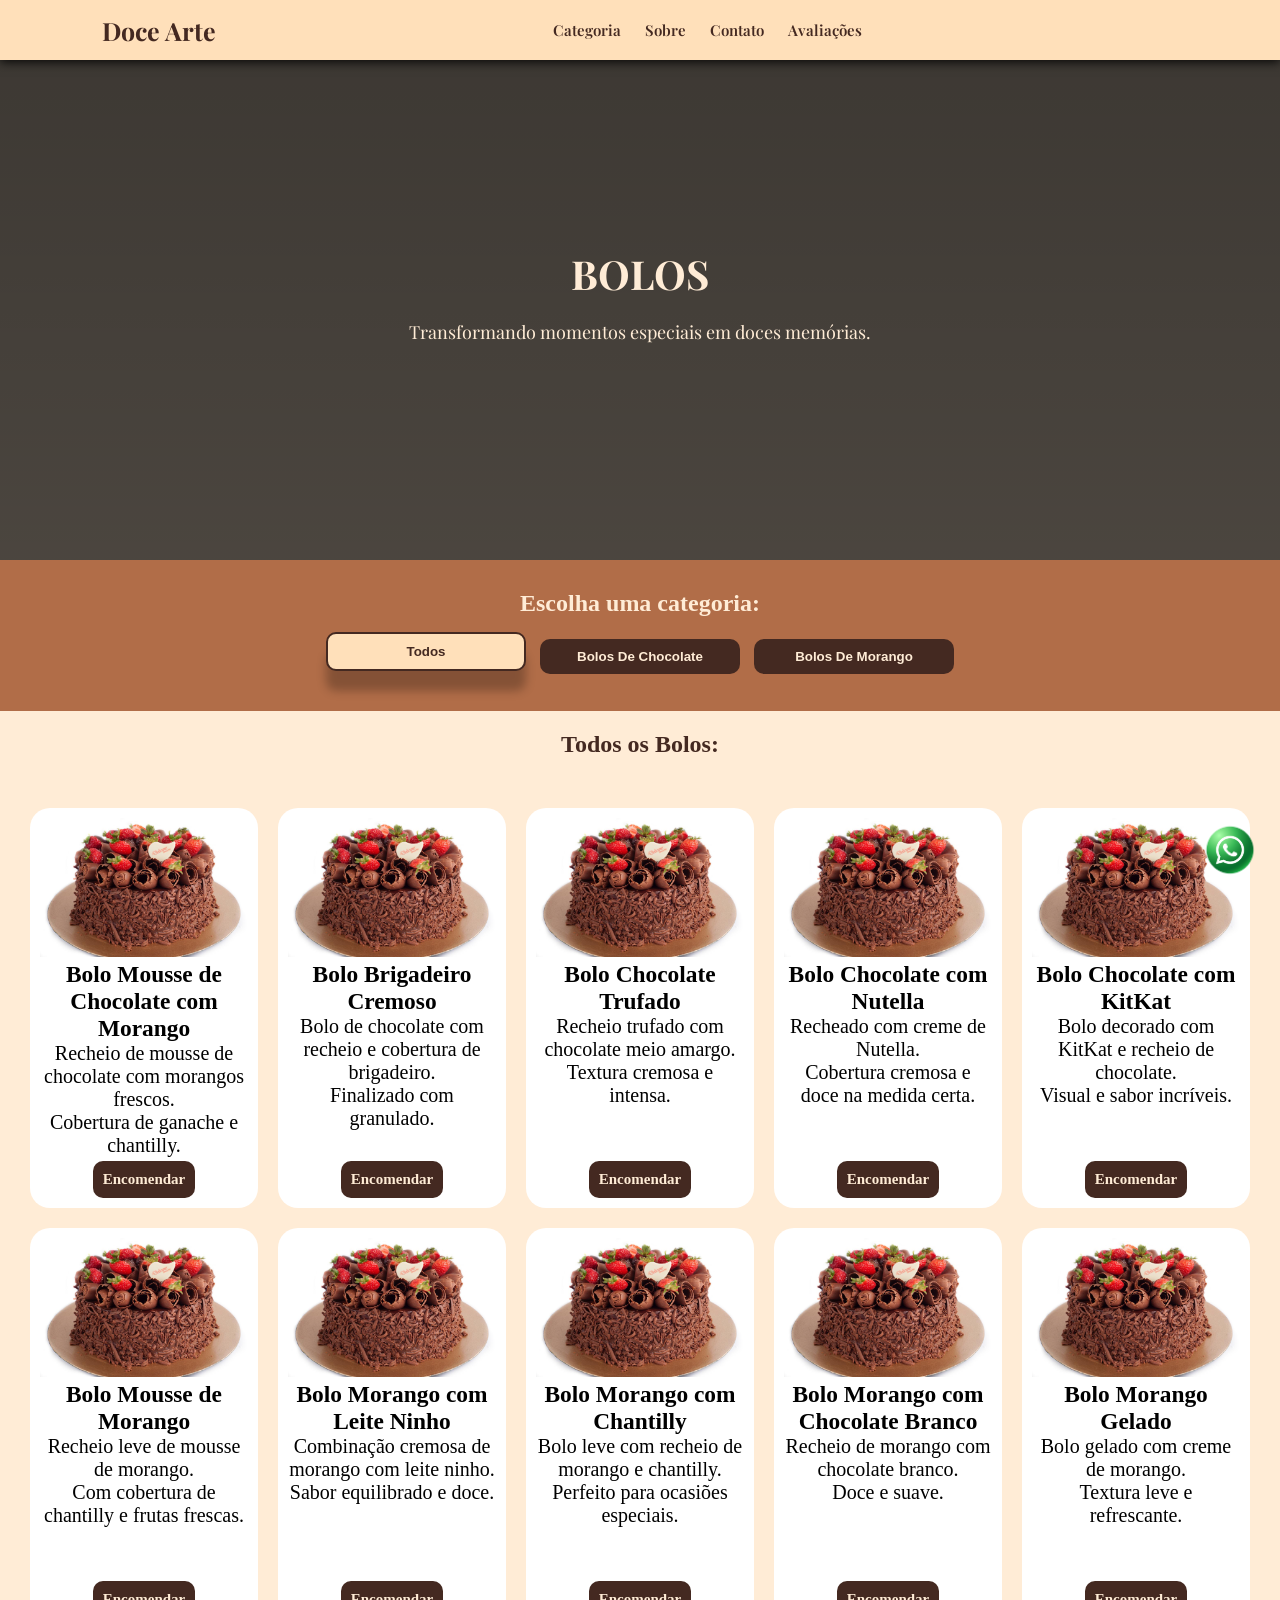
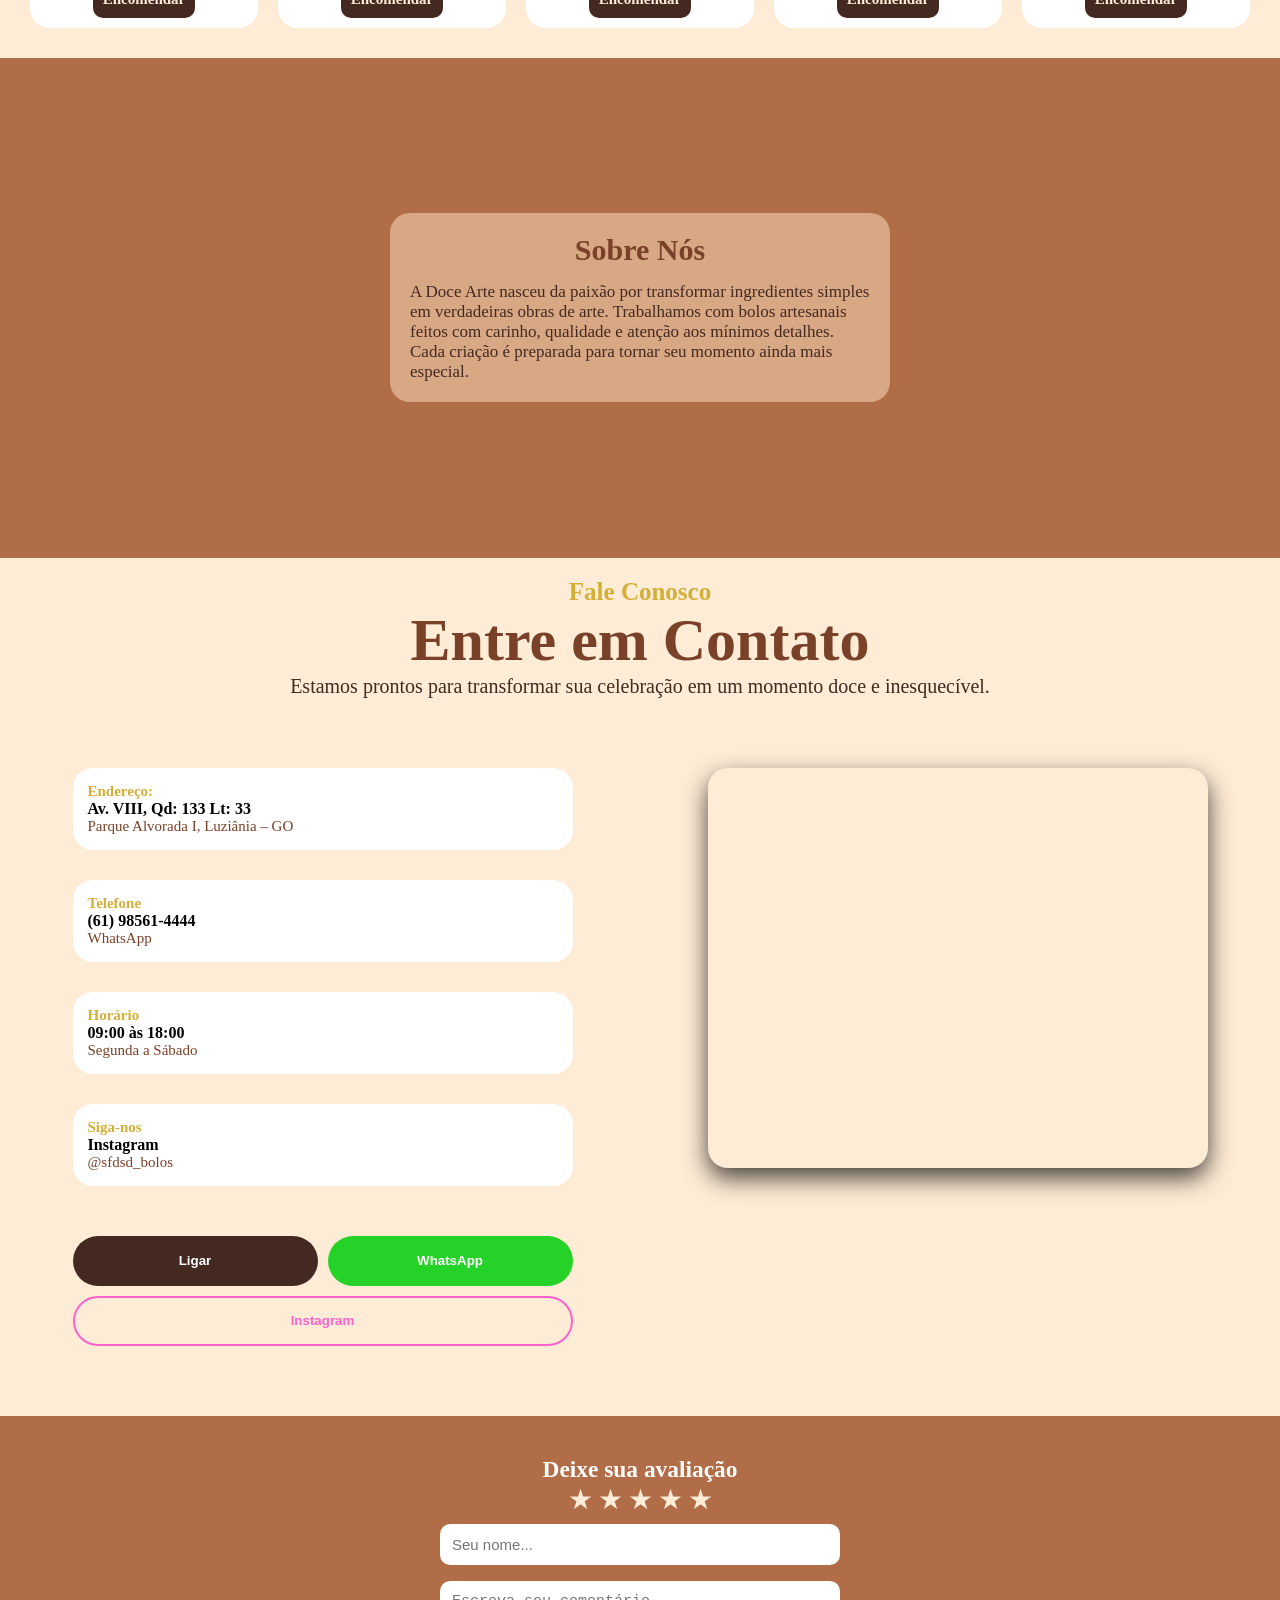
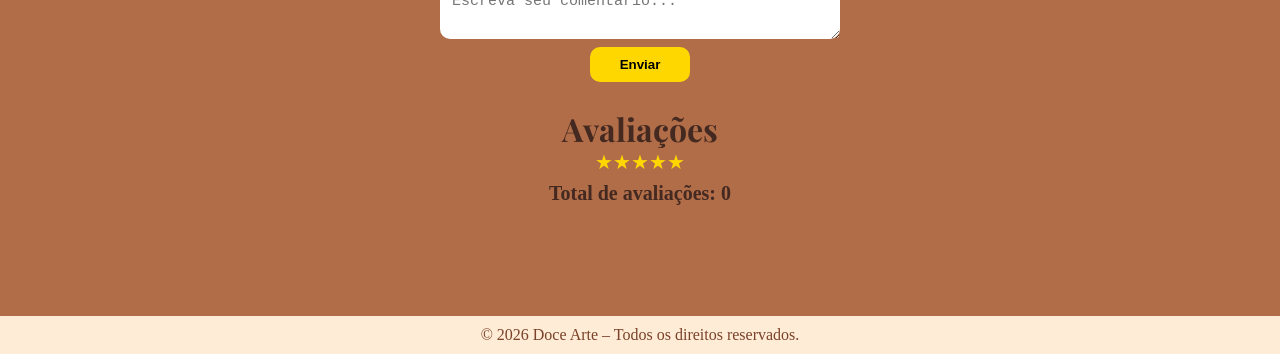
==== index.html @ bd117656 "organizando estrutura e movendo index para raiz" ====
<!doctype html>
<html lang="en">
  <head>
    <meta charset="UTF-8" />
    <meta name="viewport" content="width=device-width, initial-scale=1.0" />
    <title>Document</title>
    <link
      href="https://fonts.googleapis.com/css2?family=Playfair+Display:wght@500;700&family=Poppins:wght@300;400;500;600&display=swap"
      rel="stylesheet"
    />
    <link
      rel="stylesheet"
      href="https://cdnjs.cloudflare.com/ajax/libs/font-awesome/6.5.0/css/all.min.css"
    />
    <link rel="stylesheet" href="CSS/pages/index/index.css" />
  </head>
  <body>
    <main class="container">
      <header>
        <h1>Doce Arte</h1>
        <nav>
          <a href="#categories" class="nav-link">Categoria</a>
          <a href="#about" class="nav-link">Sobre</a>
          <a href="#contact" class="nav-link">Contato</a>
          <a href="#reviews" class="nav-link">Avaliações</a>
        </nav>
        <div class="menu-toggle">
          <span></span>
          <span></span>
          <span></span>
        </div>
      </header>

      <section id="banner" class="banner">
        <div class="banner-content">
          <h1>BOLOS</h1>
          <p>Transformando momentos especiais em doces memórias.</p>
        </div>
      </section>

      <section id="categories"></section>
      <section id="about"></section>
      <section id="contact"></section>
      <section id="reviews"></section>

      <footer>
        <div id="Todos">
          <p>© 2026 Doce Arte – Todos os direitos reservados.</p>
        </div>
      </footer>
    </main>
    <script type="module" src="JS/index.js"></script>
  </body>
</html>
---- CSS/pages/index/index.css ----
@import url(../../global/global.css);
@import url(../banner/banner.css);
@import url(../categories/categories.css);
@import url(../about/about.css);
@import url(../contact/contact.css);
@import url(../reviews/reviews.css);
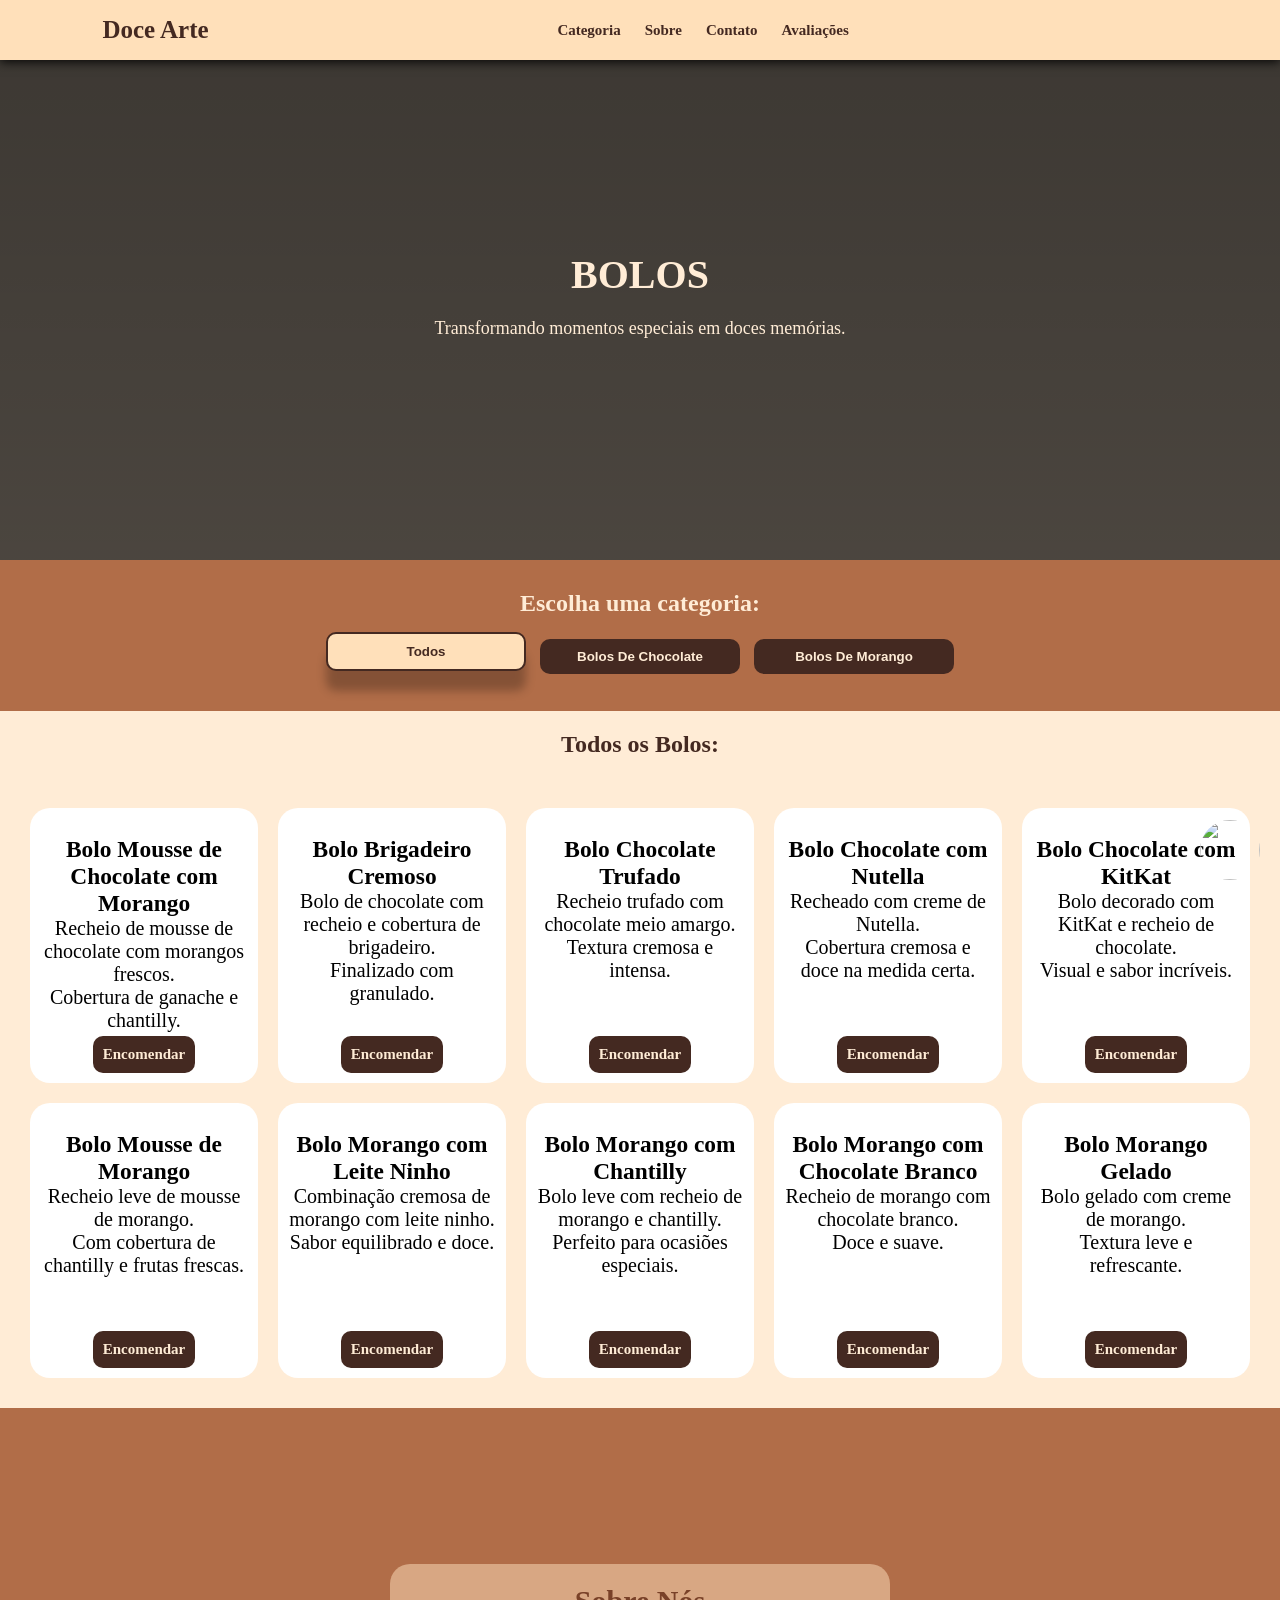
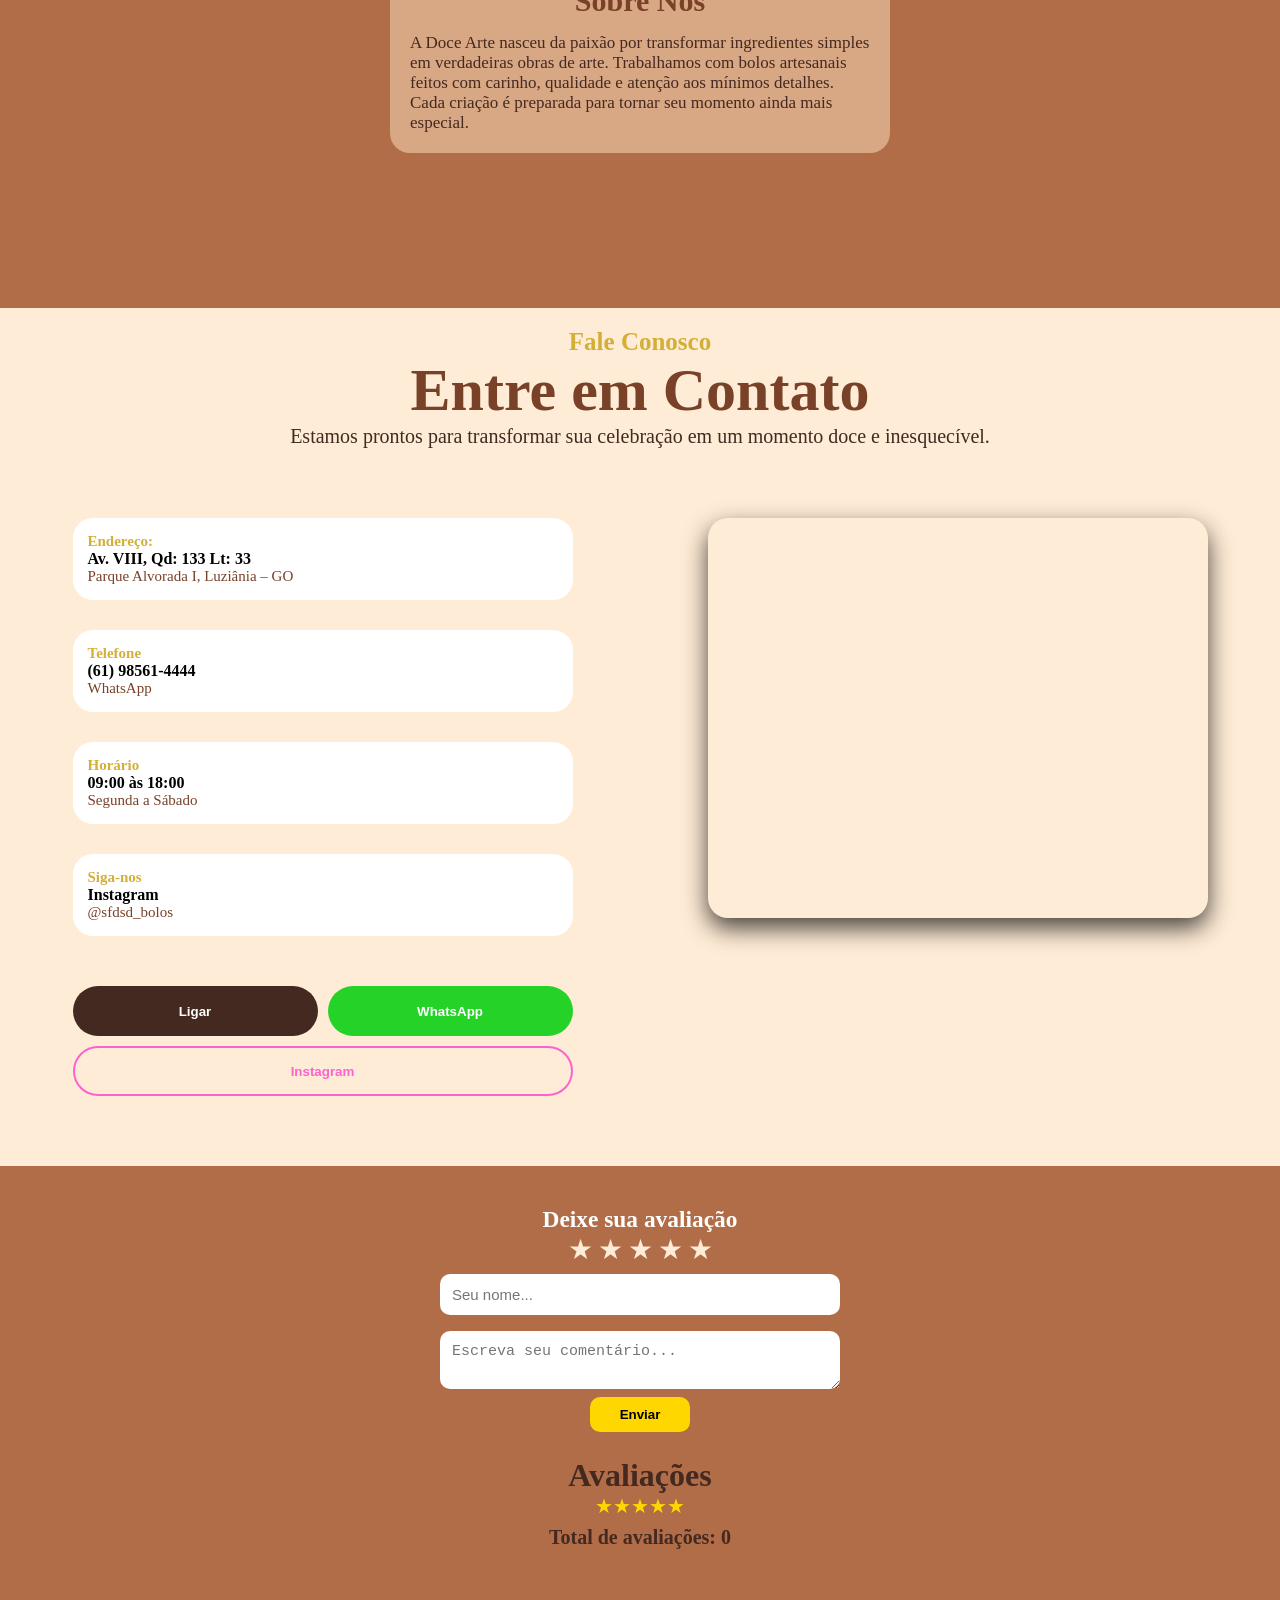
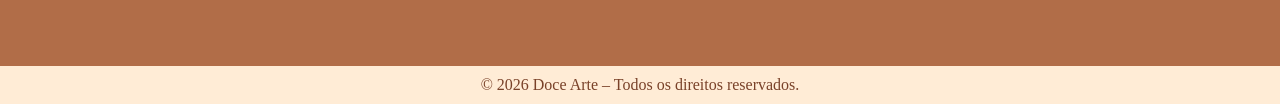
==== commit 5cecdbd6: "error 404" ====
--- a/index.html
+++ b/index.html
@@ -4,14 +4,7 @@
     <meta charset="UTF-8" />
     <meta name="viewport" content="width=device-width, initial-scale=1.0" />
     <title>Document</title>
-    <link
-      href="https://fonts.googleapis.com/css2?family=Playfair+Display:wght@500;700&family=Poppins:wght@300;400;500;600&display=swap"
-      rel="stylesheet"
-    />
-    <link
-      rel="stylesheet"
-      href="https://cdnjs.cloudflare.com/ajax/libs/font-awesome/6.5.0/css/all.min.css"
-    />
+
     <link rel="stylesheet" href="CSS/pages/index/index.css" />
   </head>
   <body>
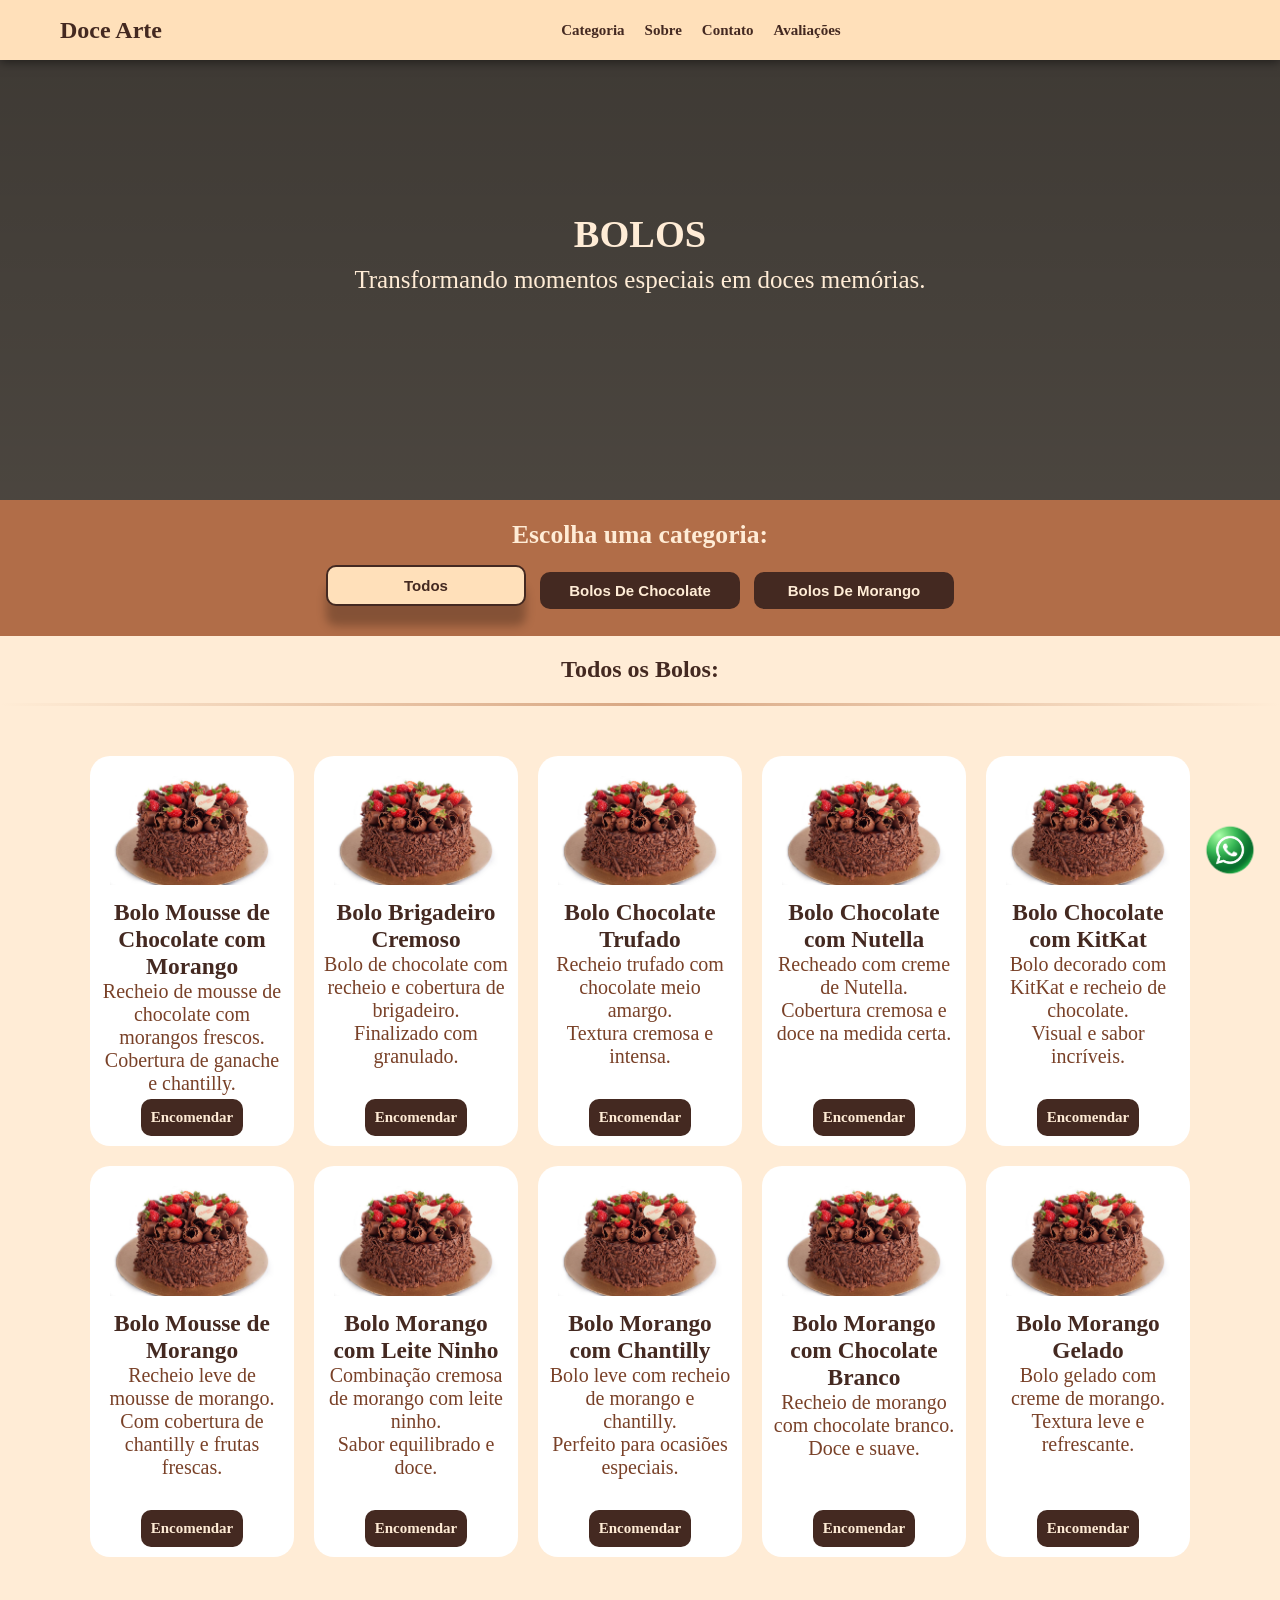
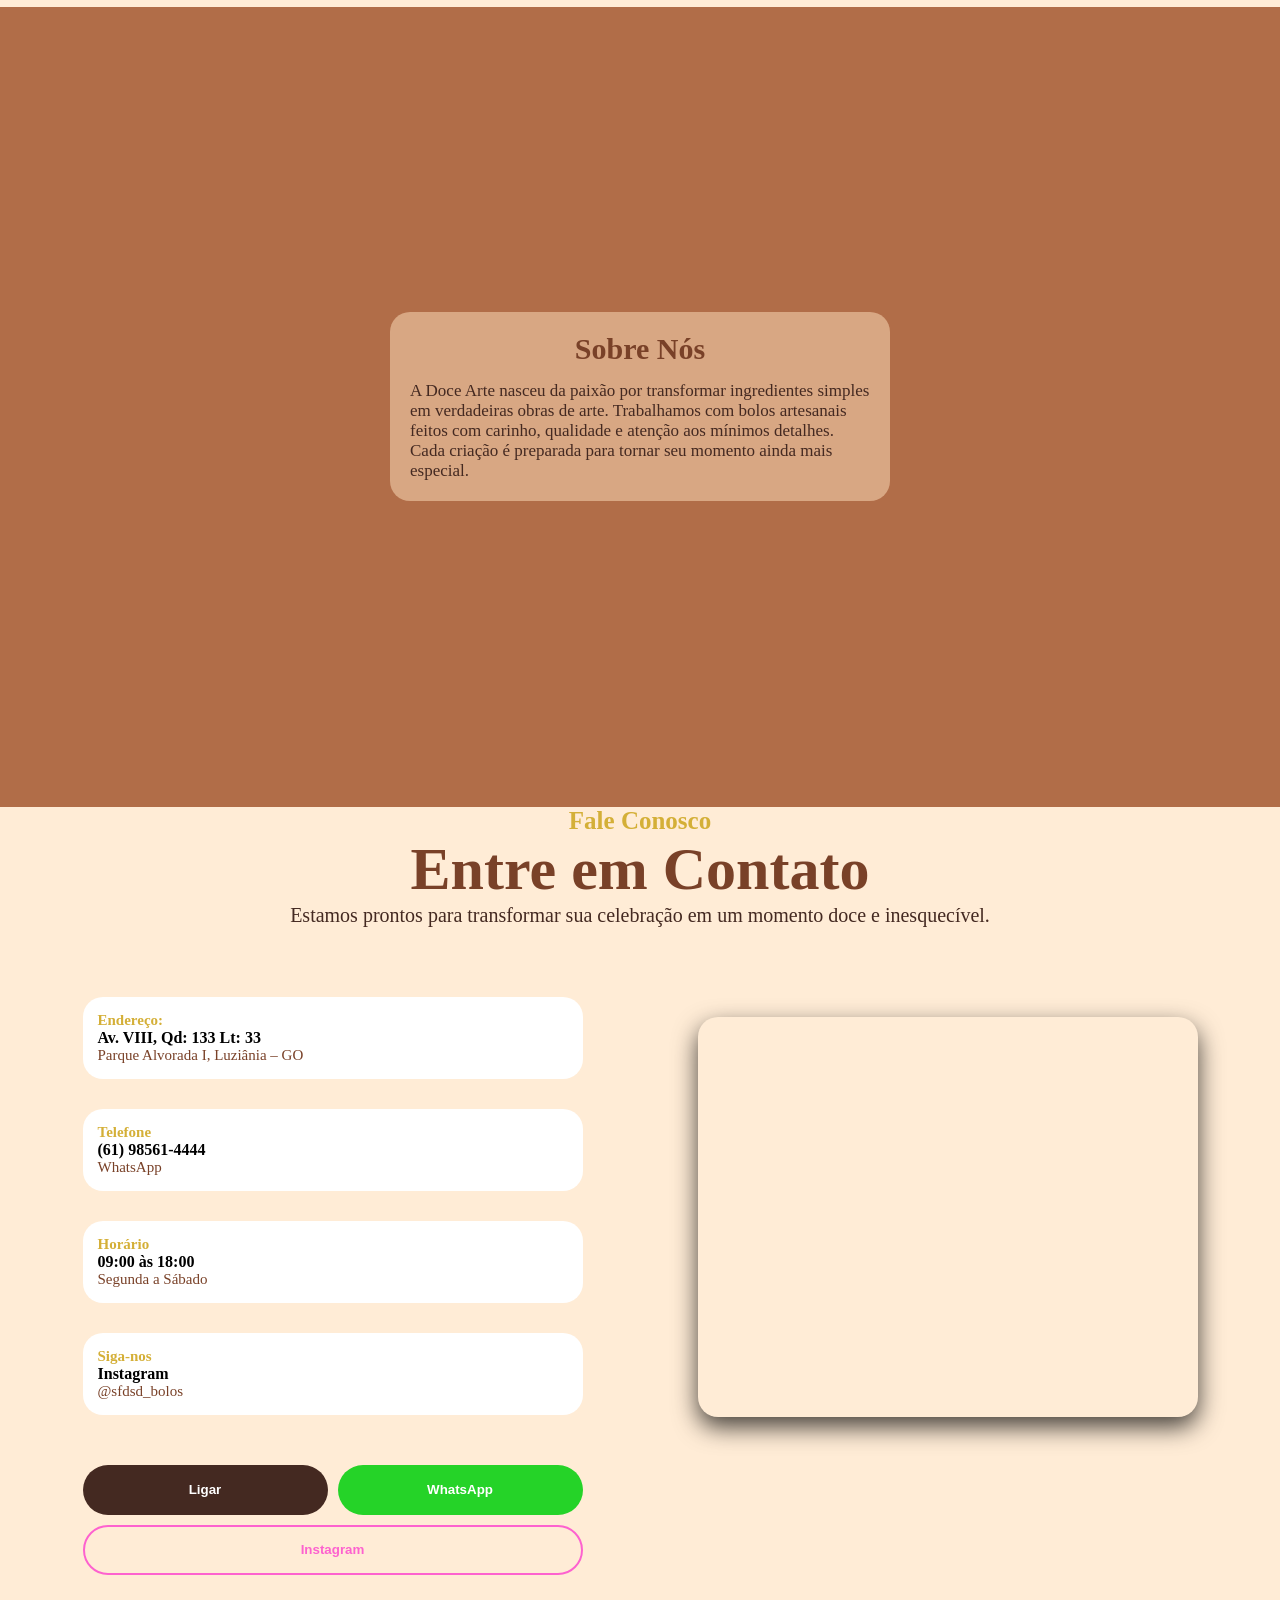
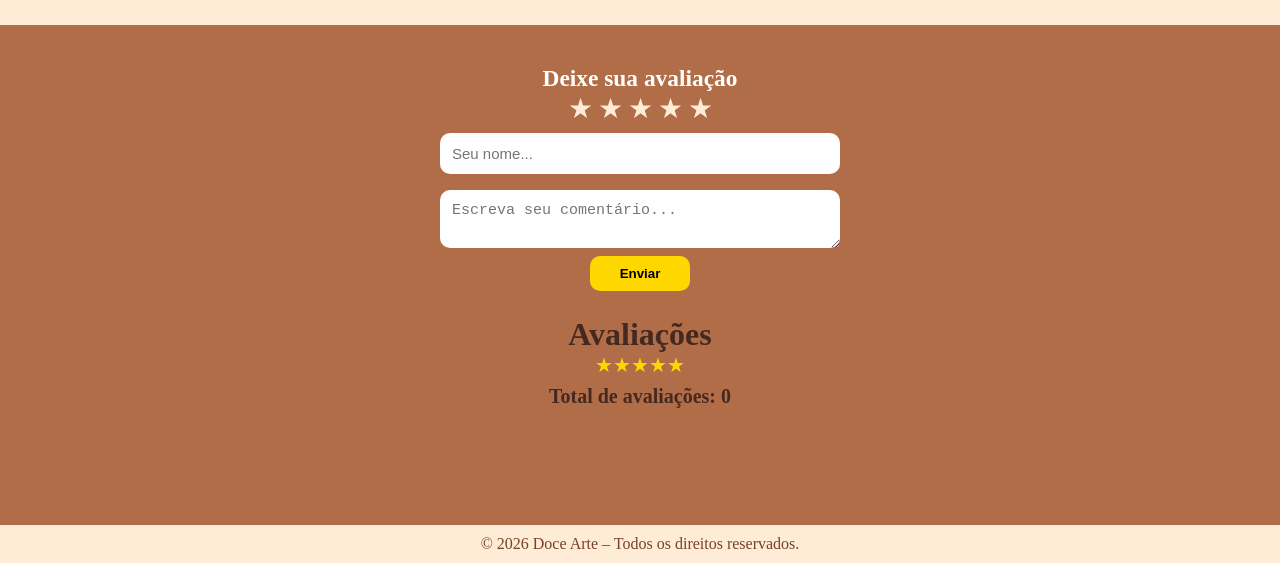
==== commit 52624e13: "deixando resposivo e fazendo algumas melhorias" ====
--- a/index.html
+++ b/index.html
@@ -10,17 +10,19 @@
   <body>
     <main class="container">
       <header>
-        <h1>Doce Arte</h1>
-        <nav>
-          <a href="#categories" class="nav-link">Categoria</a>
-          <a href="#about" class="nav-link">Sobre</a>
-          <a href="#contact" class="nav-link">Contato</a>
-          <a href="#reviews" class="nav-link">Avaliações</a>
-        </nav>
-        <div class="menu-toggle">
-          <span></span>
-          <span></span>
-          <span></span>
+        <div class="header-container">
+          <h1>Doce Arte</h1>
+          <nav>
+            <a href="#categories" class="nav-link">Categoria</a>
+            <a href="#about" class="nav-link">Sobre</a>
+            <a href="#contact" class="nav-link">Contato</a>
+            <a href="#reviews" class="nav-link">Avaliações</a>
+          </nav>
+          <div class="menu-toggle">
+            <span></span>
+            <span></span>
+            <span></span>
+          </div>
         </div>
       </header>
 
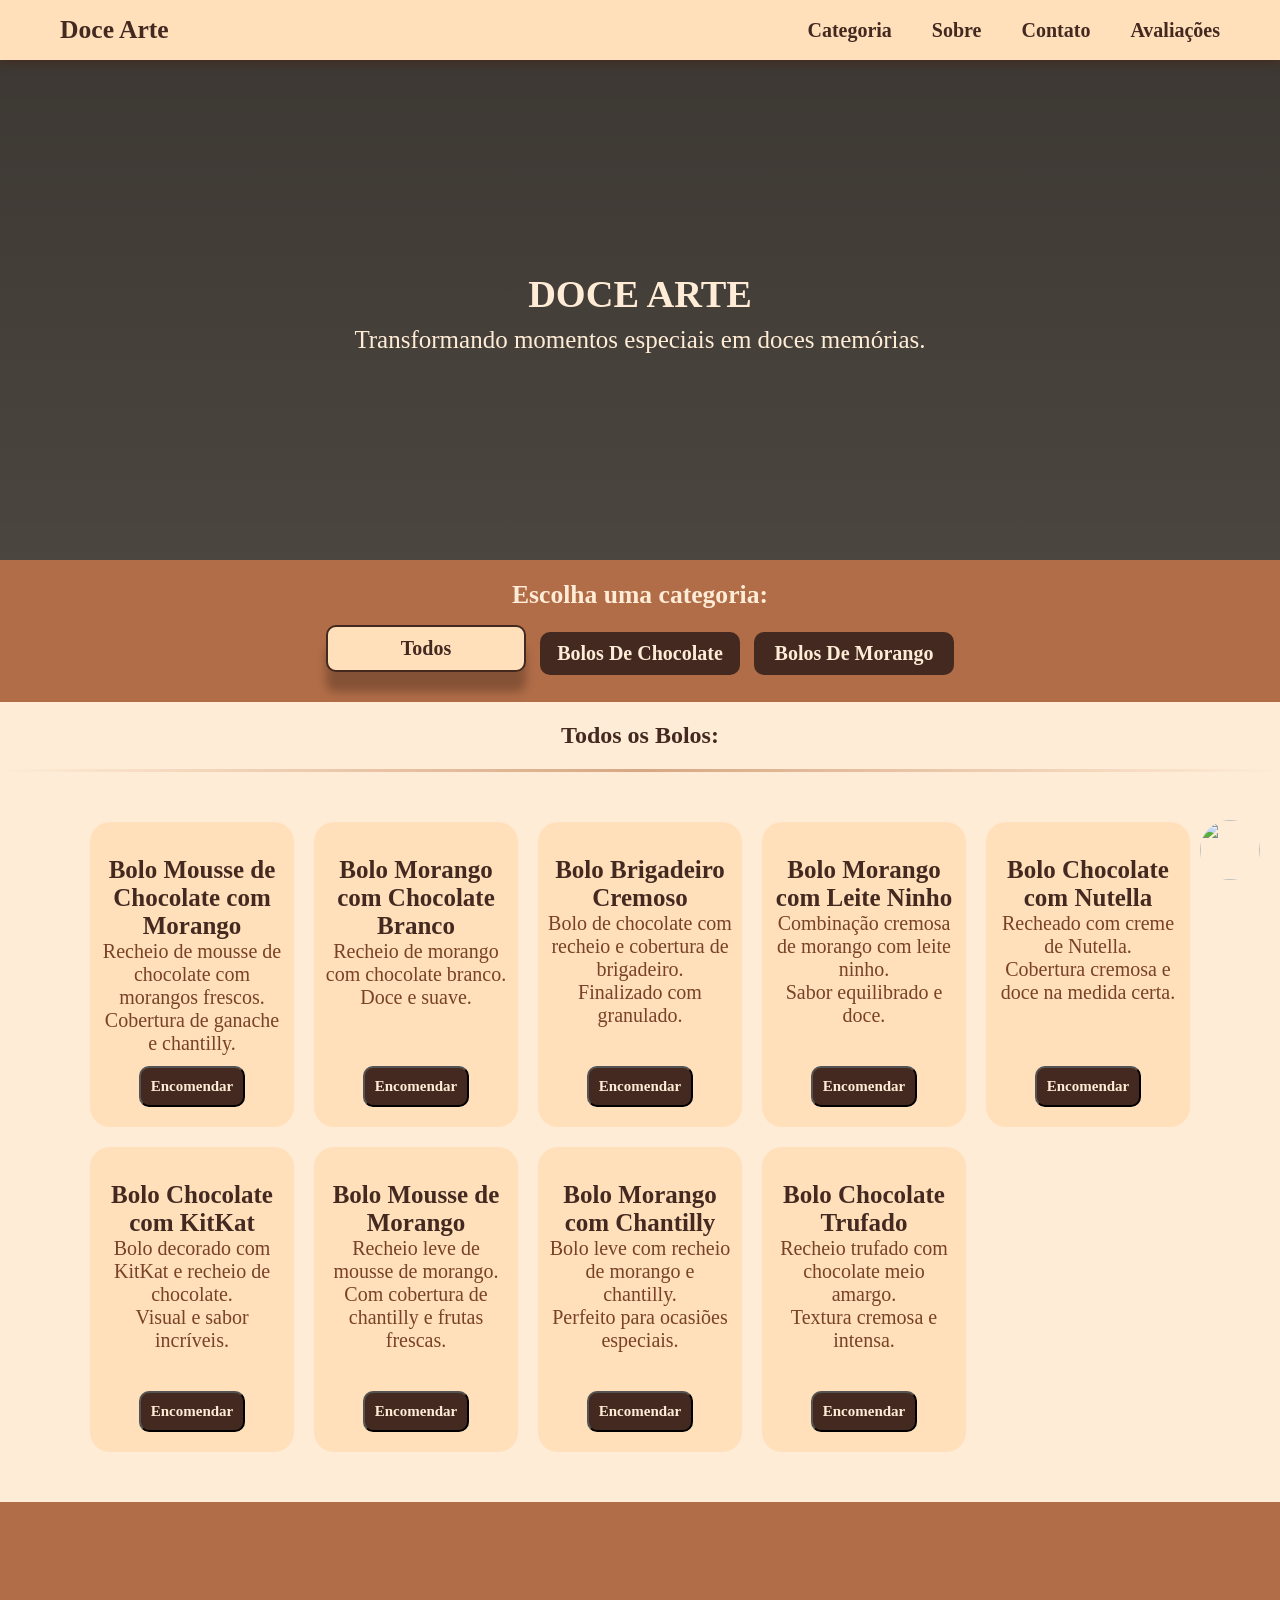
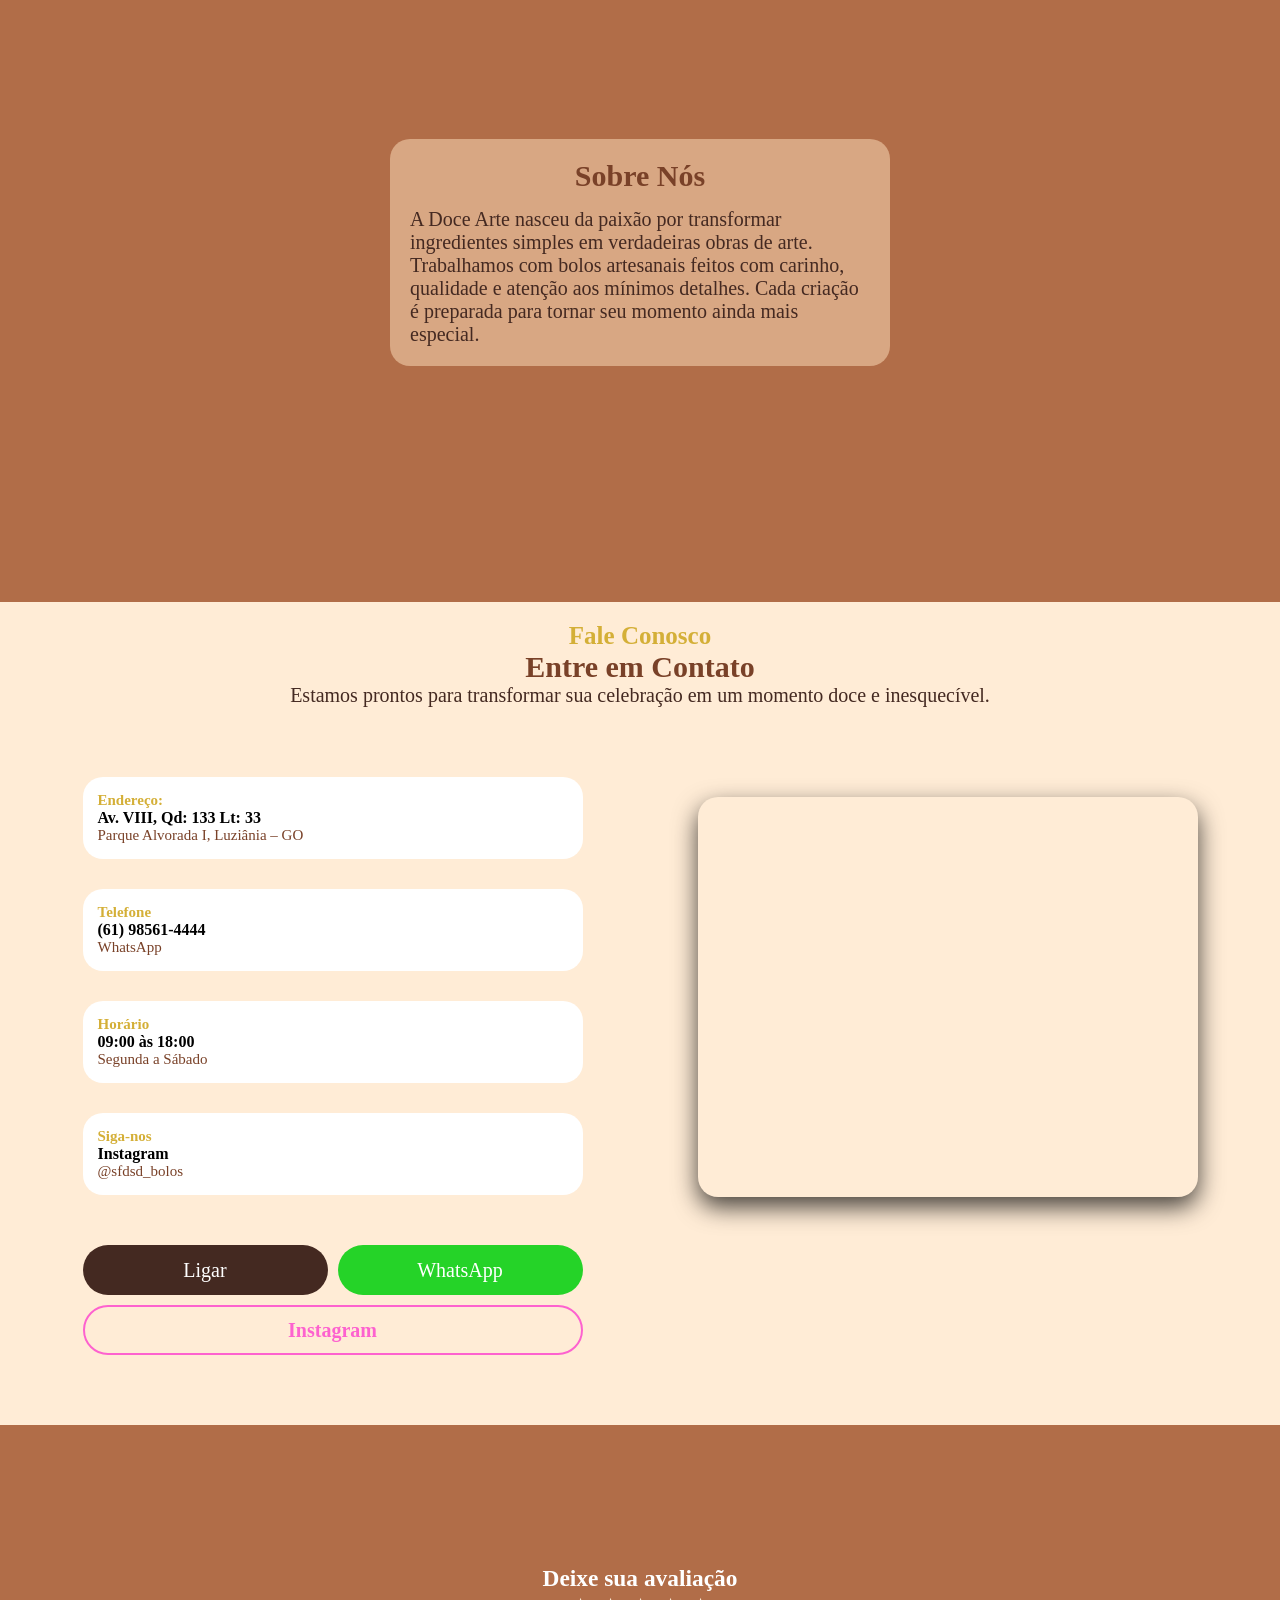
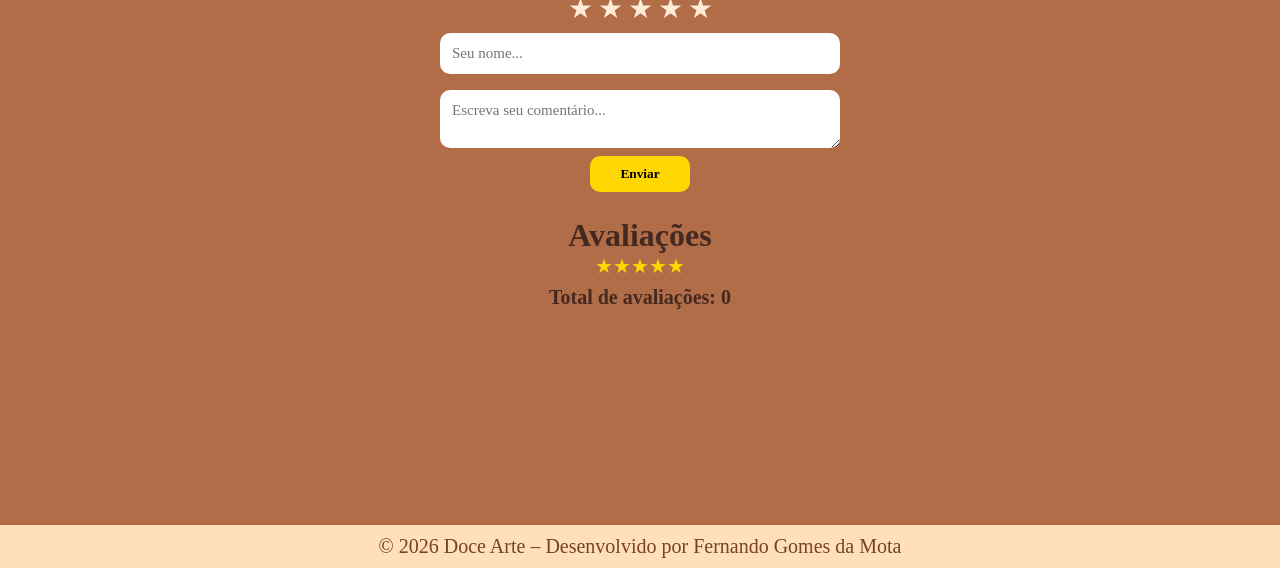
==== commit 873ae171: "Add autoria" ====
--- a/index.html
+++ b/index.html
@@ -1,5 +1,5 @@
 <!doctype html>
-<html lang="en">
+<html lang="pt-br">
   <head>
     <meta charset="UTF-8" />
     <meta name="viewport" content="width=device-width, initial-scale=1.0" />
@@ -28,7 +28,7 @@
 
       <section id="banner" class="banner">
         <div class="banner-content">
-          <h1>BOLOS</h1>
+          <h1>DOCE ARTE</h1>
           <p>Transformando momentos especiais em doces memórias.</p>
         </div>
       </section>
@@ -40,7 +40,7 @@
 
       <footer>
         <div id="Todos">
-          <p>© 2026 Doce Arte – Todos os direitos reservados.</p>
+          <p>© 2026 Doce Arte – Desenvolvido por Fernando Gomes da Mota</p>
         </div>
       </footer>
     </main>
